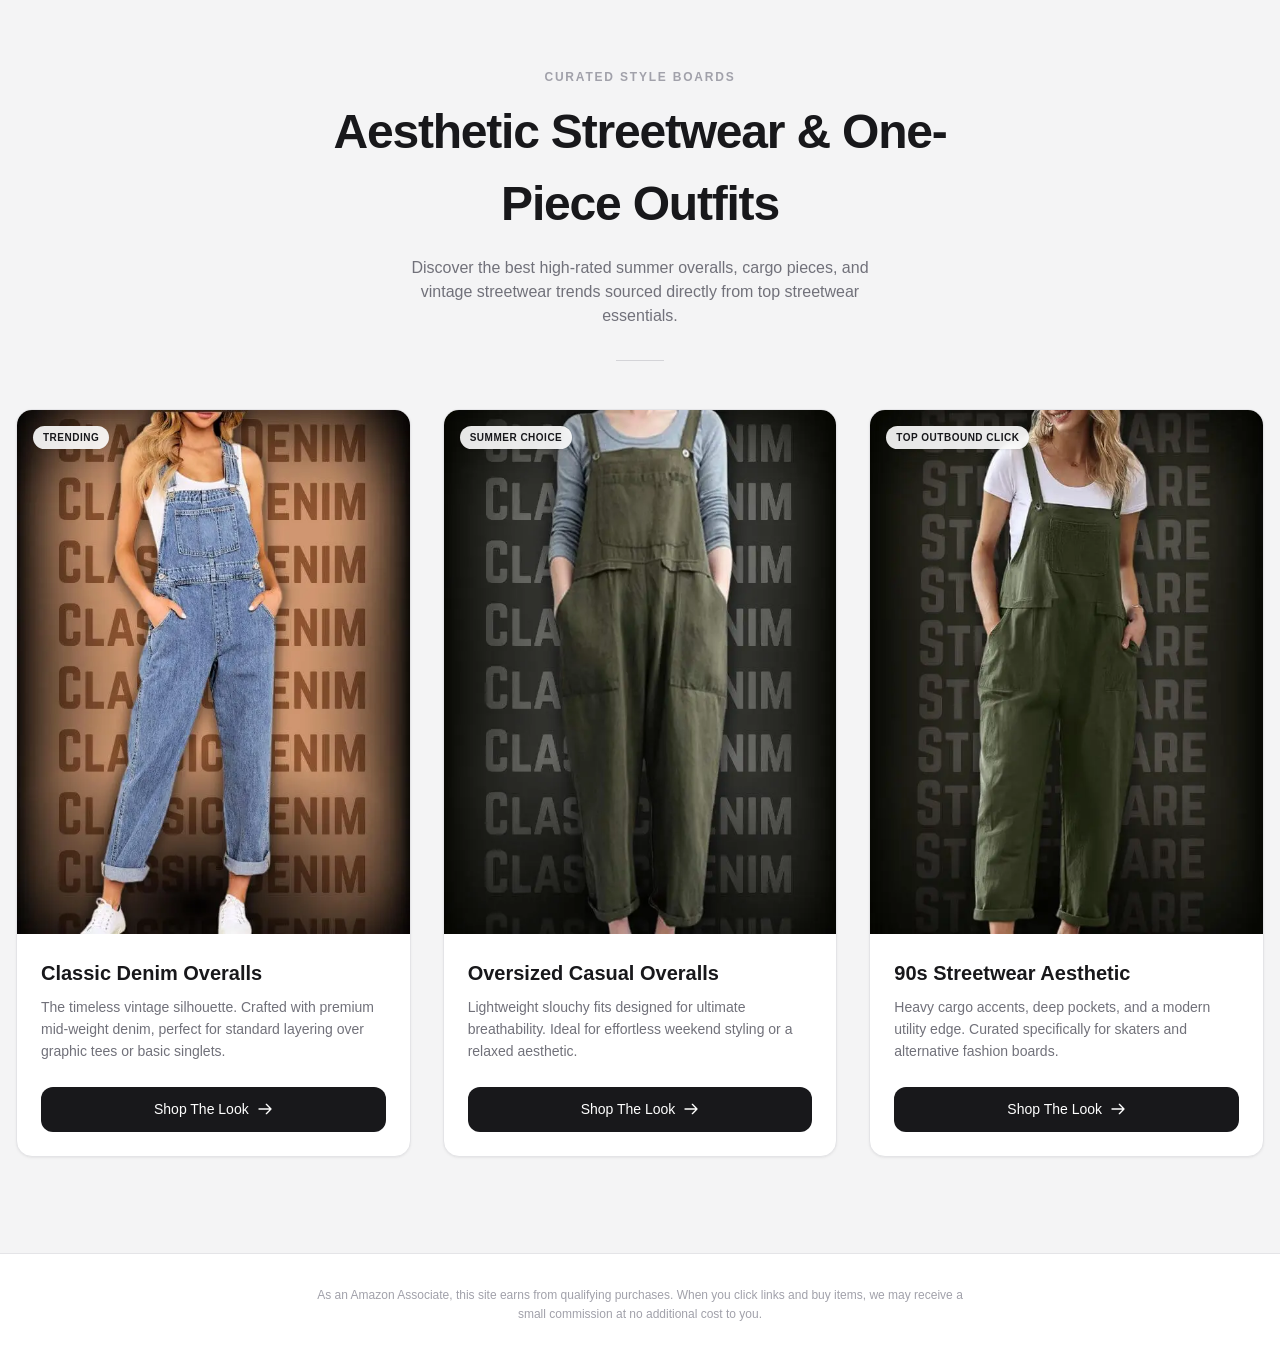
==== index.html @ 9d17edbf "feat: add website favicon browser tab icon" ====
<!doctype html>
<html lang="en">
  <head>
    <meta charset="UTF-8" />
    <meta
      name="viewport"
      content="width=
    , initial-scale=1.0"
    />
    <meta name="p:domain_verify" content="2625554ddc62a18d2c8ba4f7e1baa99e"/>
    <link rel="icon" type="image/png" href="Images/logo.png">
    <link rel="stylesheet" href="style.css">
    <title>Aesthetic Streetwear & One-Piece Outfits</title>
  </head>
  <body>

    <header class="header-container">
        <span class="header-subtitle">Curated Style Boards</span>
        <h1 class="header-title">Aesthetic Streetwear & One-Piece Outfits</h1>
        <p class="header-desc">
            Discover the best high-rated summer overalls, cargo pieces, and vintage streetwear trends sourced directly from top streetwear essentials.
        </p>
        <div class="header-divider"></div>
    </header>

    <main class="main-content">
        <div class="grid-container">
            
            <div class="card">
                <div>
                    <div class="image-wrapper">
                        <img src="Images/denim.webp" alt="Classic Denim Overalls" fetchpriority="high" loading="eager">
                        <span class="badge">Trending</span>
                    </div>
                    <div class="card-body">
                        <h2 class="card-title">Classic Denim Overalls</h2>
                        <p class="card-desc">
                            The timeless vintage silhouette. Crafted with premium mid-weight denim, perfect for standard layering over graphic tees or basic singlets.
                        </p>
                    </div>
                </div>
                <div class="card-footer">
                    <a href="https://amzn.to/4f6yVsf" target="_blank" class="shop-button">
                        <span>Shop The Look</span>
                        <svg fill="none" stroke="currentColor" viewBox="0 0 24 24" xmlns="http://www.w3.org/2000/svg"><path stroke-linecap="round" stroke-linejoin="round" stroke-width="2" d="M14 5l7 7m0 0l-7 7m7-7H3"></path></svg>
                    </a>
                </div>
            </div>

            <div class="card">
                <div>
                    <div class="image-wrapper">
                        <img src="Images/casual.webp" alt="Oversized Casual Overalls" loading="lazy">
                        <span class="badge">Summer Choice</span>
                    </div>
                    <div class="card-body">
                        <h2 class="card-title">Oversized Casual Overalls</h2>
                        <p class="card-desc">
                            Lightweight slouchy fits designed for ultimate breathability. Ideal for effortless weekend styling or a relaxed aesthetic.
                        </p>
                    </div>
                </div>
                <div class="card-footer">
                    <a href="https://amzn.to/4dMRXRU" target="_blank" class="shop-button">
                        <span>Shop The Look</span>
                        <svg fill="none" stroke="currentColor" viewBox="0 0 24 24" xmlns="http://www.w3.org/2000/svg"><path stroke-linecap="round" stroke-linejoin="round" stroke-width="2" d="M14 5l7 7m0 0l-7 7m7-7H3"></path></svg>
                    </a>
                </div>
            </div>

            <div class="card">
                <div>
                    <div class="image-wrapper">
                        <img src="Images/streetware.webp" alt="90s Streetwear Aesthetic" loading="lazy">
                        <span class="badge">Top Outbound Click</span>
                    </div>
                    <div class="card-body">
                        <h2 class="card-title">90s Streetwear Aesthetic</h2>
                        <p class="card-desc">
                            Heavy cargo accents, deep pockets, and a modern utility edge. Curated specifically for skaters and alternative fashion boards.
                        </p>
                    </div>
                </div>
                <div class="card-footer">
                    <a href="https://amzn.to/4nQIcqN" target="_blank" class="shop-button">
                        <span>Shop The Look</span>
                        <svg fill="none" stroke="currentColor" viewBox="0 0 24 24" xmlns="http://www.w3.org/2000/svg"><path stroke-linecap="round" stroke-linejoin="round" stroke-width="2" d="M14 5l7 7m0 0l-7 7m7-7H3"></path></svg>
                    </a>
                </div>
            </div>

        </div>
    </main>

    <footer>
        <p>
            As an Amazon Associate, this site earns from qualifying purchases. When you click links and buy items, we may receive a small commission at no additional cost to you.
        </p>
    </footer>

  </body>
</html>
---- style.css ----
:root {
        --bg-color: #f4f4f5; 
        --card-bg: #ffffff;
        --text-main: #18181b; 
        --text-muted: #71717a;
        --accent-label: #a1a1aa;
        --border-color: #e4e4e7;
        --shadow-sm: 0 1px 3px 0 rgba(0, 0, 0, 0.05), 0 1px 2px -1px rgba(0, 0, 0, 0.05);
        --shadow-md: 0 4px 6px -1px rgba(0, 0, 0, 0.05), 0 2px 4px -2px rgba(0, 0, 0, 0.05);
      }

* {
        box-sizing: border-box;
        margin: 0;
        padding: 0;
      }

      body {
        font-family: 'Plus Jakarta Sans', sans-serif;
        background-color: var(--bg-color);
        color: var(--text-main);
        min-height: 100vh;
        line-height: 1.5;
      }

      .header-container {
        max-width: 1280px;
        margin: 0 auto;
        padding: 4rem 1rem 3rem 1rem;
        text-align: center;
      }

      .header-subtitle {
        font-size: 0.75rem;
        font-weight: 600;
        letter-spacing: 0.15em;
        color: var(--accent-label);
        text-transform: uppercase;
      }

      .header-title {
        font-size: 2.5rem;
        font-weight: 700;
        letter-spacing: -0.025em;
        margin-top: 0.5rem;
        margin-left: auto;
        margin-right: auto;
        max-width: 42rem;
      }

      .header-desc {
        color: var(--text-muted);
        margin-top: 1rem;
        font-size: 1rem;
        max-width: 32rem;
        margin-left: auto;
        margin-right: auto;
      }

      .header-divider {
        height: 1px;
        width: 3rem;
        background-color: #d4d4d8;
        margin: 2rem auto 0 auto;
      }

      /* --- Main Responsive Grid --- */
      .main-content {
        max-width: 1280px;
        margin: 0 auto;
        padding: 0 1rem 6rem 1rem;
      }

      .grid-container {
        display: grid;
        grid-template-columns: 1fr;
        gap: 2rem;
      }

      
      @media (min-width: 768px) {
        .grid-container {
          grid-template-columns: repeat(3, 1fr);
        }
        .header-title {
          font-size: 3rem;
        }
      }

      .card {
        background-color: var(--card-bg);
        border-radius: 1rem;
        border: 1px solid var(--border-color);
        box-shadow: var(--shadow-sm);
        overflow: hidden;
        display: flex;
        flex-direction: column;
        justify-content: space-between;
        transition: all 0.3s ease;
      }

      .card:hover {
        box-shadow: var(--shadow-md);
        transform: translateY(-4px);
      }

      .image-wrapper {
        aspect-ratio: 3 / 4;
        background-color: #f4f4f5;
        position: relative;
        overflow: hidden;
      }

      .image-wrapper img {
        width: 100%;
        height: 100%;
        object-fit: cover;
        object-position: top;
        transition: transform 0.5s ease;
      }

      .card:hover .image-wrapper img {
        transform: scale(1.04);
      }

      .badge {
        position: absolute;
        top: 1rem;
        left: 1rem;
        background-color: rgba(255, 255, 255, 0.9);
        backdrop-filter: blur(4px);
        color: var(--text-main);
        font-size: 0.625rem;
        font-weight: 700;
        letter-spacing: 0.05em;
        text-transform: uppercase;
        padding: 0.25rem 0.625rem;
        border-radius: 9999px;
        box-shadow: var(--shadow-sm);
      }

      .card-body {
        padding: 1.5rem;
      }

      .card-title {
        font-size: 1.25rem;
        font-weight: 600;
      }

      .card-desc {
        color: var(--text-muted);
        font-size: 0.875rem;
        margin-top: 0.5rem;
        line-height: 1.6;
      }

      .card-footer {
        padding: 0 1.5rem 1.5rem 1.5rem;
      }

      .shop-button {
        display: flex;
        align-items: center;
        justify-content: center;
        width: 100%;
        background-color: var(--text-main);
        color: #ffffff;
        font-size: 0.875rem;
        font-weight: 500;
        padding: 0.75rem 1rem;
        border-radius: 0.75rem;
        text-decoration: none;
        transition: background-color 0.2s ease;
        gap: 0.5rem;
      }

      .shop-button:hover {
        background-color: #27272a;
      }

      .shop-button svg {
        width: 1rem;
        height: 1rem;
      }

      footer {
        background-color: var(--card-bg);
        border-top: 1px solid var(--border-color);
        padding: 2rem 1rem;
        text-align: center;
        font-size: 0.75rem;
        color: var(--accent-label);
      }

      footer p {
        max-width: 42rem;
        margin: 0 auto;
        line-height: 1.6;
      }
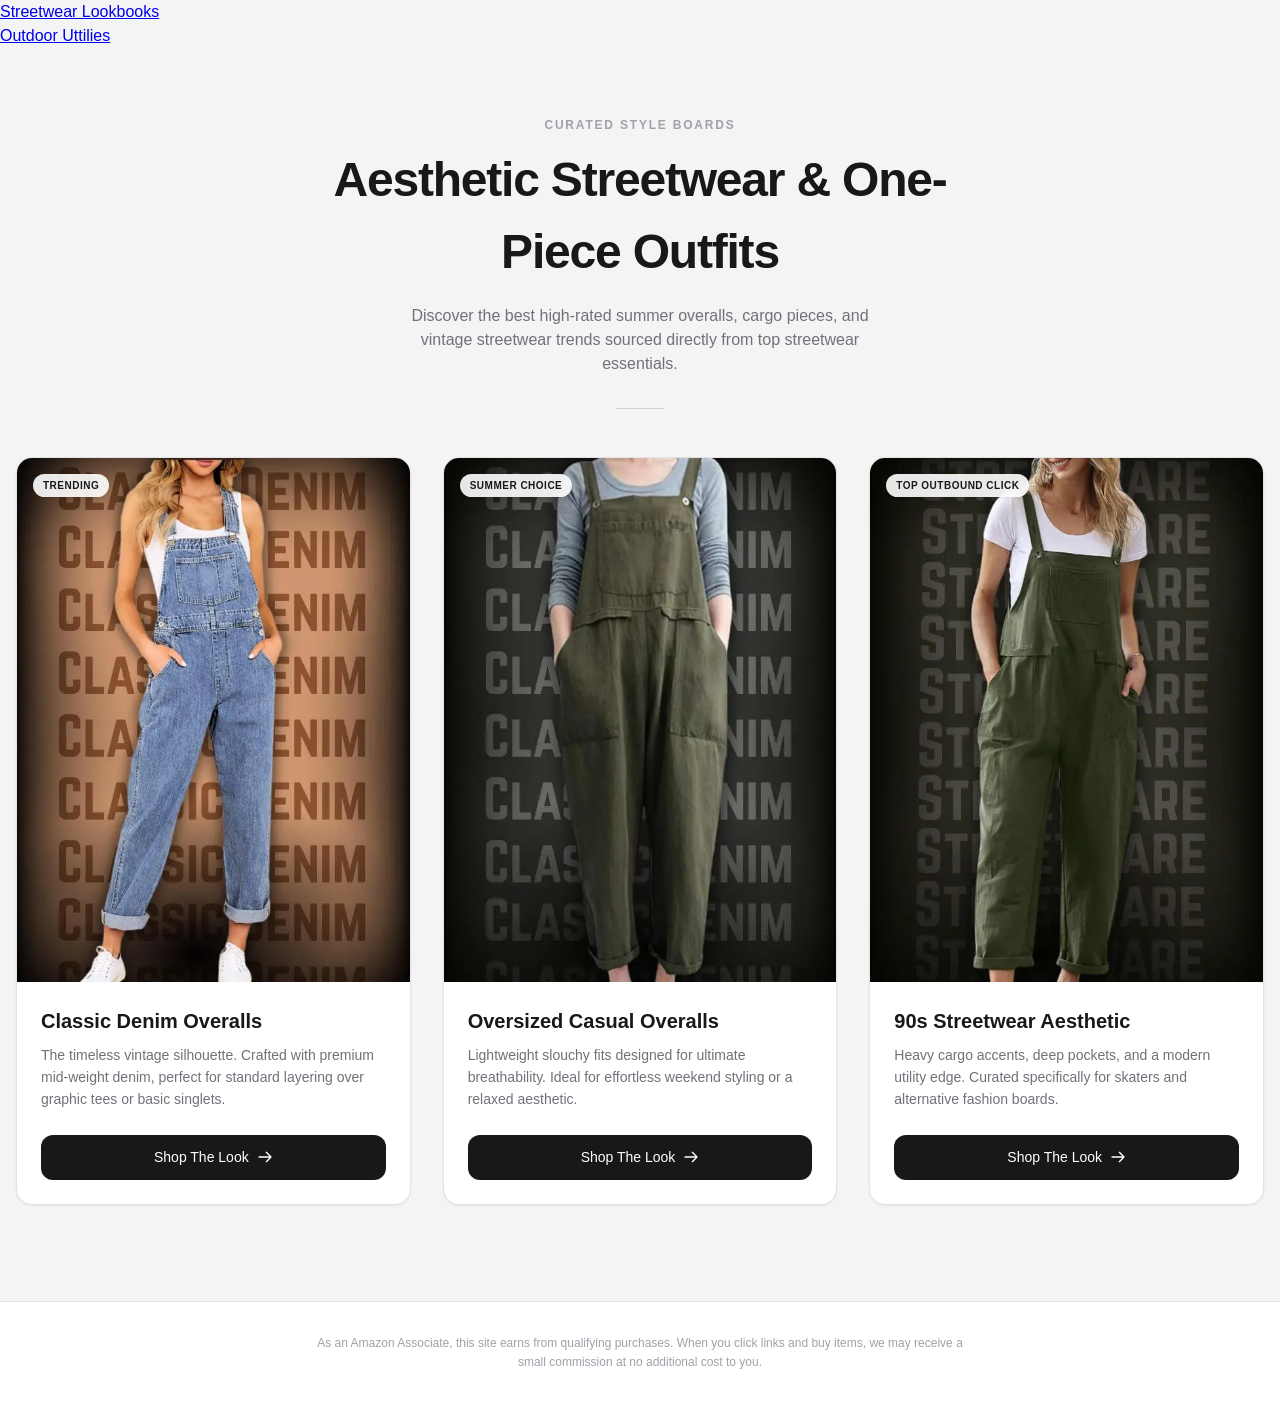
==== commit 722cb067: "fix: resolve html layout tags and establish global style navigation" ====
--- a/index.html
+++ b/index.html
@@ -7,96 +7,173 @@
       content="width=
     , initial-scale=1.0"
     />
-    <meta name="p:domain_verify" content="2625554ddc62a18d2c8ba4f7e1baa99e"/>
-    <link rel="icon" type="image/png" href="Images/logo.png">
-    <link rel="stylesheet" href="style.css">
+    <meta name="p:domain_verify" content="2625554ddc62a18d2c8ba4f7e1baa99e" />
+    <link rel="icon" type="image/png" href="Images/logo.png" />
+    <link rel="stylesheet" href="style.css" />
+    <link rel="preconnect" href="https://fonts.googleapis.com" />
+    <link rel="preconnect" href="https://fonts.gstatic.com" crossorigin />
+    <link
+      href="https://fonts.googleapis.com/css2?family=Alata&family=Jockey+One&family=Space+Grotesk:wght@300..700&display=swap"
+      rel="stylesheet"
+    />
     <title>Aesthetic Streetwear & One-Piece Outfits</title>
   </head>
   <body>
+    <nav>
+      <ul>
+        <li><a href="index.html" class="active-nav">Streetwear Lookbooks</a></li>
+        <li><a href="outdoor.html">Outdoor Uttilies</a></li>
+      </ul>
+    </nav>
 
     <header class="header-container">
-        <span class="header-subtitle">Curated Style Boards</span>
-        <h1 class="header-title">Aesthetic Streetwear & One-Piece Outfits</h1>
-        <p class="header-desc">
-            Discover the best high-rated summer overalls, cargo pieces, and vintage streetwear trends sourced directly from top streetwear essentials.
-        </p>
-        <div class="header-divider"></div>
+      <span class="header-subtitle">Curated Style Boards</span>
+      <h1 class="header-title">Aesthetic Streetwear & One-Piece Outfits</h1>
+      <p class="header-desc">
+        Discover the best high-rated summer overalls, cargo pieces, and vintage
+        streetwear trends sourced directly from top streetwear essentials.
+      </p>
+      <div class="header-divider"></div>
     </header>
 
     <main class="main-content">
-        <div class="grid-container">
-            
-            <div class="card">
-                <div>
-                    <div class="image-wrapper">
-                        <img src="Images/denim.webp" alt="Classic Denim Overalls" fetchpriority="high" loading="eager">
-                        <span class="badge">Trending</span>
-                    </div>
-                    <div class="card-body">
-                        <h2 class="card-title">Classic Denim Overalls</h2>
-                        <p class="card-desc">
-                            The timeless vintage silhouette. Crafted with premium mid-weight denim, perfect for standard layering over graphic tees or basic singlets.
-                        </p>
-                    </div>
-                </div>
-                <div class="card-footer">
-                    <a href="https://amzn.to/4f6yVsf" target="_blank" class="shop-button">
-                        <span>Shop The Look</span>
-                        <svg fill="none" stroke="currentColor" viewBox="0 0 24 24" xmlns="http://www.w3.org/2000/svg"><path stroke-linecap="round" stroke-linejoin="round" stroke-width="2" d="M14 5l7 7m0 0l-7 7m7-7H3"></path></svg>
-                    </a>
-                </div>
+      <div class="grid-container">
+        <div class="card">
+          <div>
+            <div class="image-wrapper">
+              <img
+                src="Images/denim.webp"
+                alt="Classic Denim Overalls"
+                fetchpriority="high"
+                loading="eager"
+              />
+              <span class="badge">Trending</span>
             </div>
+            <div class="card-body">
+              <h2 class="card-title">Classic Denim Overalls</h2>
+              <p class="card-desc">
+                The timeless vintage silhouette. Crafted with premium mid-weight
+                denim, perfect for standard layering over graphic tees or basic
+                singlets.
+              </p>
+            </div>
+          </div>
+          <div class="card-footer">
+            <a
+              href="https://amzn.to/4f6yVsf"
+              target="_blank"
+              class="shop-button"
+            >
+              <span>Shop The Look</span>
+              <svg
+                fill="none"
+                stroke="currentColor"
+                viewBox="0 0 24 24"
+                xmlns="http://www.w3.org/2000/svg"
+              >
+                <path
+                  stroke-linecap="round"
+                  stroke-linejoin="round"
+                  stroke-width="2"
+                  d="M14 5l7 7m0 0l-7 7m7-7H3"
+                ></path>
+              </svg>
+            </a>
+          </div>
+        </div>
 
-            <div class="card">
-                <div>
-                    <div class="image-wrapper">
-                        <img src="Images/casual.webp" alt="Oversized Casual Overalls" loading="lazy">
-                        <span class="badge">Summer Choice</span>
-                    </div>
-                    <div class="card-body">
-                        <h2 class="card-title">Oversized Casual Overalls</h2>
-                        <p class="card-desc">
-                            Lightweight slouchy fits designed for ultimate breathability. Ideal for effortless weekend styling or a relaxed aesthetic.
-                        </p>
-                    </div>
-                </div>
-                <div class="card-footer">
-                    <a href="https://amzn.to/4dMRXRU" target="_blank" class="shop-button">
-                        <span>Shop The Look</span>
-                        <svg fill="none" stroke="currentColor" viewBox="0 0 24 24" xmlns="http://www.w3.org/2000/svg"><path stroke-linecap="round" stroke-linejoin="round" stroke-width="2" d="M14 5l7 7m0 0l-7 7m7-7H3"></path></svg>
-                    </a>
-                </div>
+        <div class="card">
+          <div>
+            <div class="image-wrapper">
+              <img
+                src="Images/casual.webp"
+                alt="Oversized Casual Overalls"
+                loading="lazy"
+              />
+              <span class="badge">Summer Choice</span>
             </div>
+            <div class="card-body">
+              <h2 class="card-title">Oversized Casual Overalls</h2>
+              <p class="card-desc">
+                Lightweight slouchy fits designed for ultimate breathability.
+                Ideal for effortless weekend styling or a relaxed aesthetic.
+              </p>
+            </div>
+          </div>
+          <div class="card-footer">
+            <a
+              href="https://amzn.to/4dMRXRU"
+              target="_blank"
+              class="shop-button"
+            >
+              <span>Shop The Look</span>
+              <svg
+                fill="none"
+                stroke="currentColor"
+                viewBox="0 0 24 24"
+                xmlns="http://www.w3.org/2000/svg"
+              >
+                <path
+                  stroke-linecap="round"
+                  stroke-linejoin="round"
+                  stroke-width="2"
+                  d="M14 5l7 7m0 0l-7 7m7-7H3"
+                ></path>
+              </svg>
+            </a>
+          </div>
+        </div>
 
-            <div class="card">
-                <div>
-                    <div class="image-wrapper">
-                        <img src="Images/streetware.webp" alt="90s Streetwear Aesthetic" loading="lazy">
-                        <span class="badge">Top Outbound Click</span>
-                    </div>
-                    <div class="card-body">
-                        <h2 class="card-title">90s Streetwear Aesthetic</h2>
-                        <p class="card-desc">
-                            Heavy cargo accents, deep pockets, and a modern utility edge. Curated specifically for skaters and alternative fashion boards.
-                        </p>
-                    </div>
-                </div>
-                <div class="card-footer">
-                    <a href="https://amzn.to/4nQIcqN" target="_blank" class="shop-button">
-                        <span>Shop The Look</span>
-                        <svg fill="none" stroke="currentColor" viewBox="0 0 24 24" xmlns="http://www.w3.org/2000/svg"><path stroke-linecap="round" stroke-linejoin="round" stroke-width="2" d="M14 5l7 7m0 0l-7 7m7-7H3"></path></svg>
-                    </a>
-                </div>
+        <div class="card">
+          <div>
+            <div class="image-wrapper">
+              <img
+                src="Images/streetware.webp"
+                alt="90s Streetwear Aesthetic"
+                loading="lazy"
+              />
+              <span class="badge">Top Outbound Click</span>
             </div>
-
+            <div class="card-body">
+              <h2 class="card-title">90s Streetwear Aesthetic</h2>
+              <p class="card-desc">
+                Heavy cargo accents, deep pockets, and a modern utility edge.
+                Curated specifically for skaters and alternative fashion boards.
+              </p>
+            </div>
+          </div>
+          <div class="card-footer">
+            <a
+              href="https://amzn.to/4nQIcqN"
+              target="_blank"
+              class="shop-button"
+            >
+              <span>Shop The Look</span>
+              <svg
+                fill="none"
+                stroke="currentColor"
+                viewBox="0 0 24 24"
+                xmlns="http://www.w3.org/2000/svg"
+              >
+                <path
+                  stroke-linecap="round"
+                  stroke-linejoin="round"
+                  stroke-width="2"
+                  d="M14 5l7 7m0 0l-7 7m7-7H3"
+                ></path>
+              </svg>
+            </a>
+          </div>
         </div>
+      </div>
     </main>
 
     <footer>
-        <p>
-            As an Amazon Associate, this site earns from qualifying purchases. When you click links and buy items, we may receive a small commission at no additional cost to you.
-        </p>
+      <p>
+        As an Amazon Associate, this site earns from qualifying purchases. When
+        you click links and buy items, we may receive a small commission at no
+        additional cost to you.
+      </p>
     </footer>
-
   </body>
 </html>
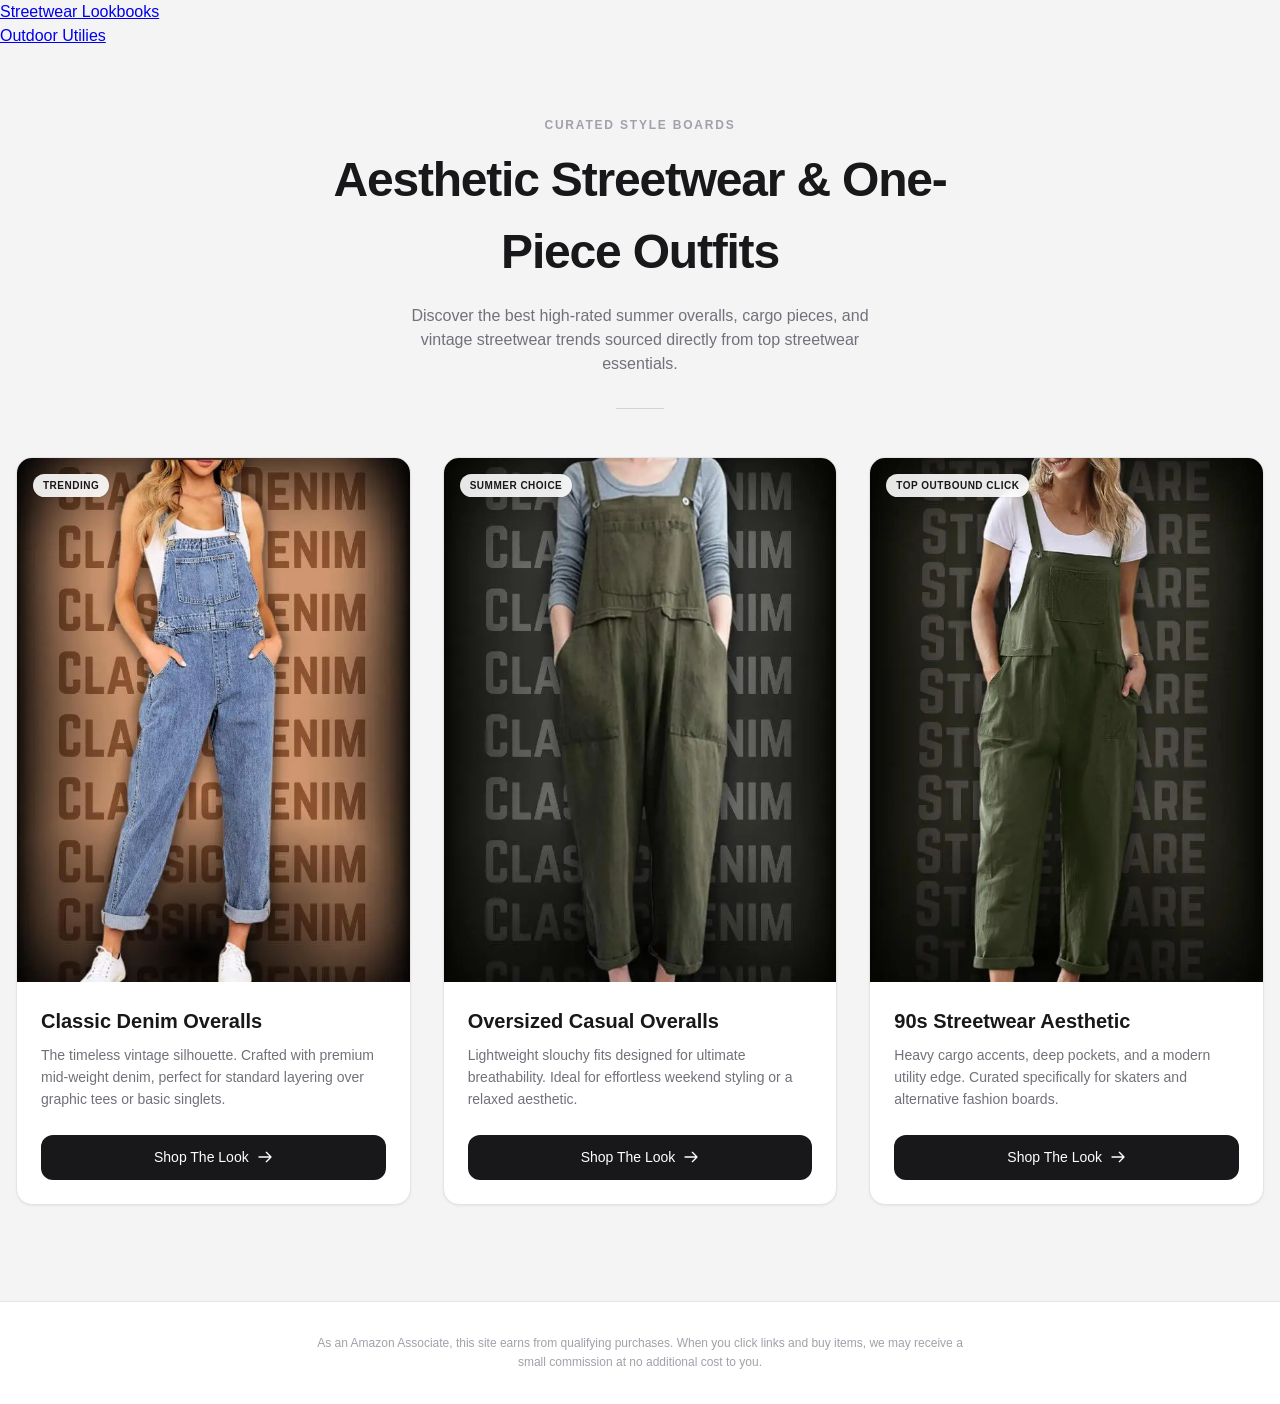
==== commit 7c088493: "chore: optimize layout files for verified live tracking traffic" ====
--- a/index.html
+++ b/index.html
@@ -2,11 +2,7 @@
 <html lang="en">
   <head>
     <meta charset="UTF-8" />
-    <meta
-      name="viewport"
-      content="width=
-    , initial-scale=1.0"
-    />
+    <meta name="viewport" content="width=device-width, initial-scale=1.0" />
     <meta name="p:domain_verify" content="2625554ddc62a18d2c8ba4f7e1baa99e" />
     <link rel="icon" type="image/png" href="Images/logo.png" />
     <link rel="stylesheet" href="style.css" />
@@ -22,7 +18,7 @@
     <nav>
       <ul>
         <li><a href="index.html" class="active-nav">Streetwear Lookbooks</a></li>
-        <li><a href="outdoor.html">Outdoor Uttilies</a></li>
+        <li><a href="outdoor.html">Outdoor Utilies</a></li>
       </ul>
     </nav>
 
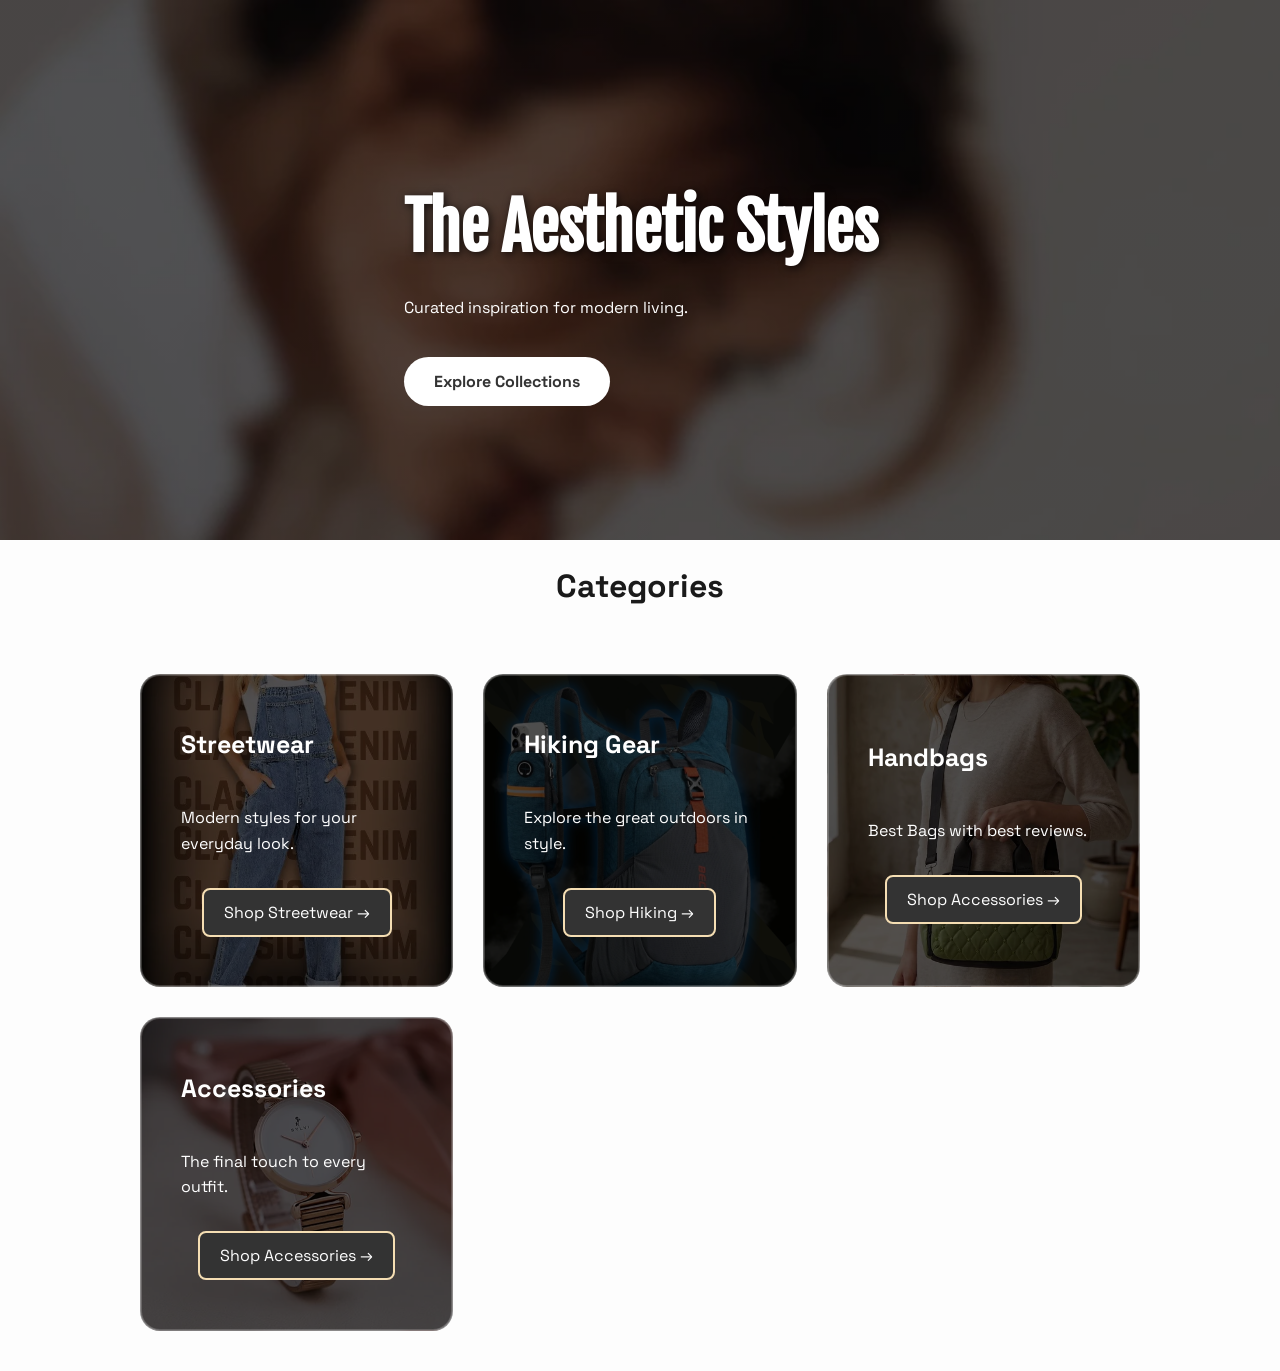
==== commit 9117d6e7: "Change the layout, add homepage, category section and many more" ====
--- a/index.html
+++ b/index.html
@@ -3,173 +3,55 @@
   <head>
     <meta charset="UTF-8" />
     <meta name="viewport" content="width=device-width, initial-scale=1.0" />
-    <meta name="p:domain_verify" content="2625554ddc62a18d2c8ba4f7e1baa99e" />
-    <link rel="icon" type="image/png" href="Images/logo.png" />
-    <link rel="stylesheet" href="style.css" />
     <link rel="preconnect" href="https://fonts.googleapis.com" />
     <link rel="preconnect" href="https://fonts.gstatic.com" crossorigin />
     <link
-      href="https://fonts.googleapis.com/css2?family=Alata&family=Jockey+One&family=Space+Grotesk:wght@300..700&display=swap"
+      href="https://fonts.googleapis.com/css2?family=Alata&family=Fjalla+One&family=Jockey+One&family=Space+Grotesk:wght@300..700&display=swap"
       rel="stylesheet"
     />
-    <title>Aesthetic Streetwear & One-Piece Outfits</title>
+    <link
+      href="https://fonts.googleapis.com/css2?family=Patrick+Hand+SC&display=swap"
+      rel="stylesheet"
+    />
+
+    <link rel="stylesheet" href="style.css" />
+    <title>The Aesthetic Styles</title>
   </head>
   <body>
-    <nav>
-      <ul>
-        <li><a href="index.html" class="active-nav">Streetwear Lookbooks</a></li>
-        <li><a href="outdoor.html">Outdoor Utilies</a></li>
-      </ul>
-    </nav>
+    <div class="hero">
+      <div class="hero-content">
+        <h1>The Aesthetic Styles</h1>
+        <p>Curated inspiration for modern living.</p>
+        <a href="#shop" class="cta-button">Explore Collections</a>
+      </div>
+    </div>
 
-    <header class="header-container">
-      <span class="header-subtitle">Curated Style Boards</span>
-      <h1 class="header-title">Aesthetic Streetwear & One-Piece Outfits</h1>
-      <p class="header-desc">
-        Discover the best high-rated summer overalls, cargo pieces, and vintage
-        streetwear trends sourced directly from top streetwear essentials.
-      </p>
-      <div class="header-divider"></div>
-    </header>
+    <h1 id="shop">Categories</h1>
 
-    <main class="main-content">
-      <div class="grid-container">
-        <div class="card">
-          <div>
-            <div class="image-wrapper">
-              <img
-                src="Images/denim.webp"
-                alt="Classic Denim Overalls"
-                fetchpriority="high"
-                loading="eager"
-              />
-              <span class="badge">Trending</span>
-            </div>
-            <div class="card-body">
-              <h2 class="card-title">Classic Denim Overalls</h2>
-              <p class="card-desc">
-                The timeless vintage silhouette. Crafted with premium mid-weight
-                denim, perfect for standard layering over graphic tees or basic
-                singlets.
-              </p>
-            </div>
-          </div>
-          <div class="card-footer">
-            <a
-              href="https://amzn.to/4f6yVsf"
-              target="_blank"
-              class="shop-button"
-            >
-              <span>Shop The Look</span>
-              <svg
-                fill="none"
-                stroke="currentColor"
-                viewBox="0 0 24 24"
-                xmlns="http://www.w3.org/2000/svg"
-              >
-                <path
-                  stroke-linecap="round"
-                  stroke-linejoin="round"
-                  stroke-width="2"
-                  d="M14 5l7 7m0 0l-7 7m7-7H3"
-                ></path>
-              </svg>
-            </a>
-          </div>
-        </div>
+    <div class="grid">
+      <div class="card streetware-bg">
+        <h3>Streetwear</h3>
+        <p>Modern styles for your everyday look.</p>
+        <a href="streetware and onepiece outfit/streetwareoutfits.html">Shop Streetwear →</a>
+      </div>
 
-        <div class="card">
-          <div>
-            <div class="image-wrapper">
-              <img
-                src="Images/casual.webp"
-                alt="Oversized Casual Overalls"
-                loading="lazy"
-              />
-              <span class="badge">Summer Choice</span>
-            </div>
-            <div class="card-body">
-              <h2 class="card-title">Oversized Casual Overalls</h2>
-              <p class="card-desc">
-                Lightweight slouchy fits designed for ultimate breathability.
-                Ideal for effortless weekend styling or a relaxed aesthetic.
-              </p>
-            </div>
-          </div>
-          <div class="card-footer">
-            <a
-              href="https://amzn.to/4dMRXRU"
-              target="_blank"
-              class="shop-button"
-            >
-              <span>Shop The Look</span>
-              <svg
-                fill="none"
-                stroke="currentColor"
-                viewBox="0 0 24 24"
-                xmlns="http://www.w3.org/2000/svg"
-              >
-                <path
-                  stroke-linecap="round"
-                  stroke-linejoin="round"
-                  stroke-width="2"
-                  d="M14 5l7 7m0 0l-7 7m7-7H3"
-                ></path>
-              </svg>
-            </a>
-          </div>
-        </div>
+      <div class="card hiking-bg">
+        <h3>Hiking Gear</h3>
+        <p>Explore the great outdoors in style.</p>
+        <a href="Outdoor/outdoor.html">Shop Hiking →</a>
+      </div>
 
-        <div class="card">
-          <div>
-            <div class="image-wrapper">
-              <img
-                src="Images/streetware.webp"
-                alt="90s Streetwear Aesthetic"
-                loading="lazy"
-              />
-              <span class="badge">Top Outbound Click</span>
-            </div>
-            <div class="card-body">
-              <h2 class="card-title">90s Streetwear Aesthetic</h2>
-              <p class="card-desc">
-                Heavy cargo accents, deep pockets, and a modern utility edge.
-                Curated specifically for skaters and alternative fashion boards.
-              </p>
-            </div>
-          </div>
-          <div class="card-footer">
-            <a
-              href="https://amzn.to/4nQIcqN"
-              target="_blank"
-              class="shop-button"
-            >
-              <span>Shop The Look</span>
-              <svg
-                fill="none"
-                stroke="currentColor"
-                viewBox="0 0 24 24"
-                xmlns="http://www.w3.org/2000/svg"
-              >
-                <path
-                  stroke-linecap="round"
-                  stroke-linejoin="round"
-                  stroke-width="2"
-                  d="M14 5l7 7m0 0l-7 7m7-7H3"
-                ></path>
-              </svg>
-            </a>
-          </div>
-        </div>
+      <div class="card handbag-bg">
+        <h3>Handbags</h3>
+        <p>Best Bags with best reviews.</p>
+        <a href="handbags/handbags.html">Shop Accessories →</a>
       </div>
-    </main>
 
-    <footer>
-      <p>
-        As an Amazon Associate, this site earns from qualifying purchases. When
-        you click links and buy items, we may receive a small commission at no
-        additional cost to you.
-      </p>
-    </footer>
+      <div class="card accessories-bg">
+        <h3>Accessories</h3>
+        <p>The final touch to every outfit.</p>
+        <a href="accessories/accessories.html">Shop Accessories →</a>
+      </div>
+    </div>
   </body>
 </html>
--- a/style.css
+++ b/style.css
@@ -1,200 +1,123 @@
-:root {
-        --bg-color: #f4f4f5; 
-        --card-bg: #ffffff;
-        --text-main: #18181b; 
-        --text-muted: #71717a;
-        --accent-label: #a1a1aa;
-        --border-color: #e4e4e7;
-        --shadow-sm: 0 1px 3px 0 rgba(0, 0, 0, 0.05), 0 1px 2px -1px rgba(0, 0, 0, 0.05);
-        --shadow-md: 0 4px 6px -1px rgba(0, 0, 0, 0.05), 0 2px 4px -2px rgba(0, 0, 0, 0.05);
-      }
+body {
+  font-family: "Space Grotesk", sans-serif;
+  line-height: 1.6;
+  margin: 0;
+  padding: 0;
+  color: #1a1a1a;
+  background-color: #fdfdfd;
+}
 
-* {
-        box-sizing: border-box;
-        margin: 0;
-        padding: 0;
-      }
+.hero {
+  height: 60vh;
+  background:
+    linear-gradient(rgba(0, 0, 0, 0.6), rgba(0, 0, 0, 0.6)),
+    url("Images/banner.webp");
+  background-size: cover;
+  background-position: center;
+  display: flex;
+  align-items: center;
+  justify-content: center;
+  color: white;
+}
 
-      body {
-        font-family: 'Plus Jakarta Sans', sans-serif;
-        background-color: var(--bg-color);
-        color: var(--text-main);
-        min-height: 100vh;
-        line-height: 1.5;
-      }
+.hero h1 {
+  font-family: "Fjalla One", sans-serif;
+  font-size: 4rem;
+  letter-spacing: -1px;
+  margin-bottom: 15px;
+  text-shadow: 2px 2px 8px rgba(0,0,0,0.7);
+}
 
-      .header-container {
-        max-width: 1280px;
-        margin: 0 auto;
-        padding: 4rem 1rem 3rem 1rem;
-        text-align: center;
-      }
+h1 {
+  text-align: center;
+}
 
-      .header-subtitle {
-        font-size: 0.75rem;
-        font-weight: 600;
-        letter-spacing: 0.15em;
-        color: var(--accent-label);
-        text-transform: uppercase;
-      }
+.grid {
+  display: grid;
+  grid-template-columns: repeat(auto-fit, minmax(280px, 1fr));
+  gap: 30px;
+  padding: 40px 20px;
+  max-width: 1000px;
+  margin: 0 auto;
+}
 
-      .header-title {
-        font-size: 2.5rem;
-        font-weight: 700;
-        letter-spacing: -0.025em;
-        margin-top: 0.5rem;
-        margin-left: auto;
-        margin-right: auto;
-        max-width: 42rem;
-      }
+.card {
+  border: 1px solid rgba(255, 255, 255, 0.4);
+  padding: 40px;
+  box-shadow: inset 0 0 0 1px rgba(255, 255, 255, 0.2);
+  background-color: rgba(0, 0, 0, 0.678);
+  border-radius: 20px;
+  transition: all 0.3s ease;
+  background-position: center;
+  background-size: cover;
+  aspect-ratio: 1/1;
+  background-blend-mode: overlay;
+  display: flex;
+  flex-direction: column;
+  justify-content: center;
+  color: white;
+}
 
-      .header-desc {
-        color: var(--text-muted);
-        margin-top: 1rem;
-        font-size: 1rem;
-        max-width: 32rem;
-        margin-left: auto;
-        margin-right: auto;
-      }
+.card:hover {
+  transform: translateY(-10px);
+  box-shadow: 0 20px 40px rgba(0, 0, 0, 0.1);
+}
 
-      .header-divider {
-        height: 1px;
-        width: 3rem;
-        background-color: #d4d4d8;
-        margin: 2rem auto 0 auto;
-      }
+.card h3 {
+  font-size: 25px;
+  margin-top: 0;
+  color: white;
+}
 
-      /* --- Main Responsive Grid --- */
-      .main-content {
-        max-width: 1280px;
-        margin: 0 auto;
-        padding: 0 1rem 6rem 1rem;
-      }
+.card a {
+  display: inline-block;
+  margin-top: 15px;
+  padding: 10px 20px;
+  background-color: #333;
+  color: #fff;
+  text-decoration: none;
+  border-radius: 8px;
+  align-self: center;
+  border: 2px solid wheat;
+}
 
-      .grid-container {
-        display: grid;
-        grid-template-columns: 1fr;
-        gap: 2rem;
-      }
+.streetware-bg {
+  background-image: url(Images/denim.webp);
+}
+.hiking-bg {
+  background-image: url("Images/backpack.webp");
+}
+.accessories-bg {
+  background-image: url("Images/watch.webp");
+}
+.handbag-bg {
+  background-image: url(Images/Bag32.webp);
+}
 
-      
-      @media (min-width: 768px) {
-        .grid-container {
-          grid-template-columns: repeat(3, 1fr);
-        }
-        .header-title {
-          font-size: 3rem;
-        }
-      }
+.cta-button {
+  background-color: white;
+  color: #333;
+  padding: 12px 30px;
+  text-decoration: none;
+  border-radius: 50px;
+  font-weight: bold;
+  display: inline-block;
+  margin-top: 20px;
+}
 
-      .card {
-        background-color: var(--card-bg);
-        border-radius: 1rem;
-        border: 1px solid var(--border-color);
-        box-shadow: var(--shadow-sm);
-        overflow: hidden;
-        display: flex;
-        flex-direction: column;
-        justify-content: space-between;
-        transition: all 0.3s ease;
-      }
 
-      .card:hover {
-        box-shadow: var(--shadow-md);
-        transform: translateY(-4px);
-      }
-
-      .image-wrapper {
-        aspect-ratio: 3 / 4;
-        background-color: #f4f4f5;
-        position: relative;
-        overflow: hidden;
-      }
-
-      .image-wrapper img {
-        width: 100%;
-        height: 100%;
-        object-fit: cover;
-        object-position: top;
-        transition: transform 0.5s ease;
-      }
-
-      .card:hover .image-wrapper img {
-        transform: scale(1.04);
-      }
-
-      .badge {
-        position: absolute;
-        top: 1rem;
-        left: 1rem;
-        background-color: rgba(255, 255, 255, 0.9);
-        backdrop-filter: blur(4px);
-        color: var(--text-main);
-        font-size: 0.625rem;
-        font-weight: 700;
-        letter-spacing: 0.05em;
-        text-transform: uppercase;
-        padding: 0.25rem 0.625rem;
-        border-radius: 9999px;
-        box-shadow: var(--shadow-sm);
-      }
-
-      .card-body {
-        padding: 1.5rem;
-      }
-
-      .card-title {
-        font-size: 1.25rem;
-        font-weight: 600;
-      }
-
-      .card-desc {
-        color: var(--text-muted);
-        font-size: 0.875rem;
-        margin-top: 0.5rem;
-        line-height: 1.6;
-      }
-
-      .card-footer {
-        padding: 0 1.5rem 1.5rem 1.5rem;
-      }
-
-      .shop-button {
-        display: flex;
-        align-items: center;
-        justify-content: center;
-        width: 100%;
-        background-color: var(--text-main);
-        color: #ffffff;
-        font-size: 0.875rem;
-        font-weight: 500;
-        padding: 0.75rem 1rem;
-        border-radius: 0.75rem;
-        text-decoration: none;
-        transition: background-color 0.2s ease;
-        gap: 0.5rem;
-      }
-
-      .shop-button:hover {
-        background-color: #27272a;
-      }
-
-      .shop-button svg {
-        width: 1rem;
-        height: 1rem;
-      }
-
-      footer {
-        background-color: var(--card-bg);
-        border-top: 1px solid var(--border-color);
-        padding: 2rem 1rem;
-        text-align: center;
-        font-size: 0.75rem;
-        color: var(--accent-label);
-      }
-
-      footer p {
-        max-width: 42rem;
-        margin: 0 auto;
-        line-height: 1.6;
-      } +@media screen and (max-width: 768px) {
+  .hero-content {
+  text-align: center;
+  display: flex;             /* Enables Flexbox */
+  flex-direction: column;    /* Stacks elements vertically */
+  align-items: center;       /* Centers horizontally */
+  justify-content: center;   /* Centers vertically */
+}
+  .hero-content p {
+    text-align: center;
+  }
+  .cta-button {
+    margin: 0 auto;
+  }
+}
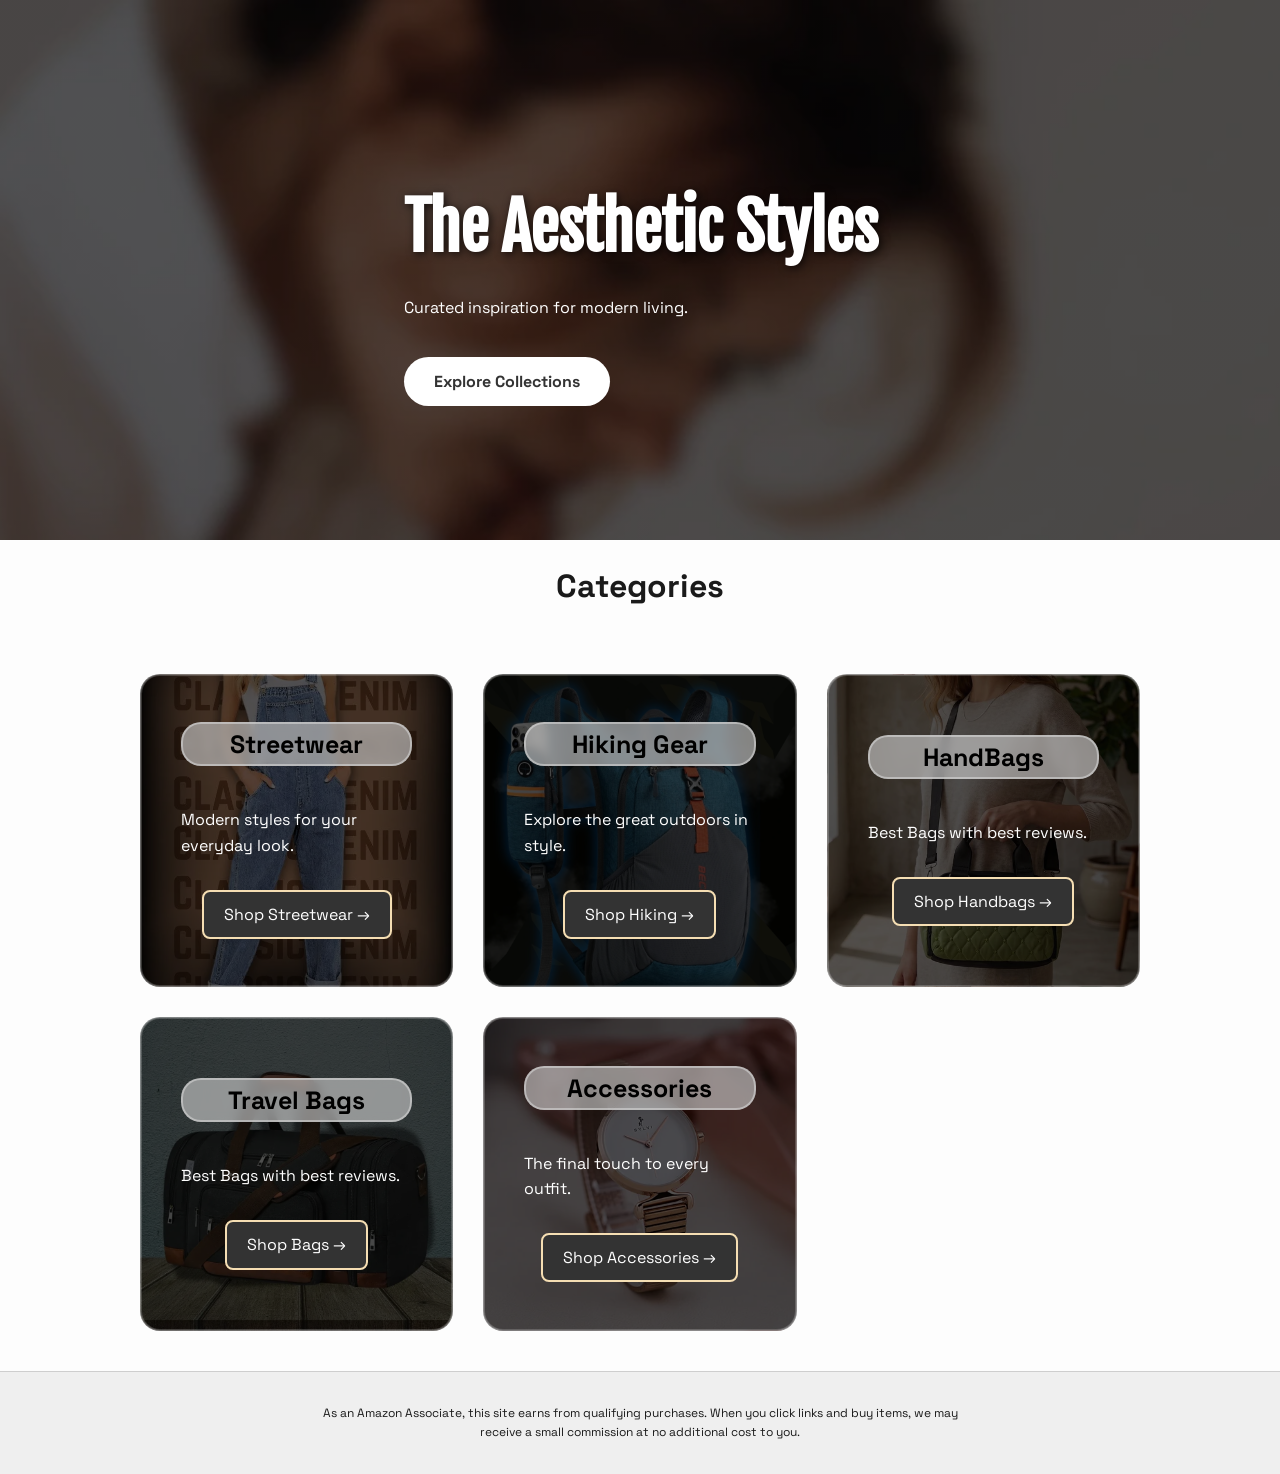
==== commit 1589408f: "Add more Cards" ====
--- a/index.html
+++ b/index.html
@@ -5,6 +5,7 @@
     <meta name="viewport" content="width=device-width, initial-scale=1.0" />
     <link rel="preconnect" href="https://fonts.googleapis.com" />
     <link rel="preconnect" href="https://fonts.gstatic.com" crossorigin />
+    <link rel="preload" as="image" href="Images/banner.webp">
     <link
       href="https://fonts.googleapis.com/css2?family=Alata&family=Fjalla+One&family=Jockey+One&family=Space+Grotesk:wght@300..700&display=swap"
       rel="stylesheet"
@@ -42,9 +43,15 @@
       </div>
 
       <div class="card handbag-bg">
-        <h3>Handbags</h3>
+        <h3>HandBags</h3>
         <p>Best Bags with best reviews.</p>
-        <a href="handbags/handbags.html">Shop Accessories →</a>
+        <a href="handbags/handbags.html">Shop Handbags →</a>
+      </div>
+
+      <div class="card travelbag-bg">
+        <h3>Travel Bags</h3>
+        <p>Best Bags with best reviews.</p>
+        <a href="travel bags/travelbags.html">Shop Bags →</a>
       </div>
 
       <div class="card accessories-bg">
@@ -53,5 +60,12 @@
         <a href="accessories/accessories.html">Shop Accessories →</a>
       </div>
     </div>
+    <footer>
+      <p>
+        As an Amazon Associate, this site earns from qualifying purchases. When
+        you click links and buy items, we may receive a small commission at no
+        additional cost to you.
+      </p>
+    </footer>
   </body>
 </html>
--- a/style.css
+++ b/style.css
@@ -67,6 +67,13 @@
   font-size: 25px;
   margin-top: 0;
   color: white;
+  background-color: rgba(210, 210, 210, 0.61);
+  backdrop-filter: blur(5px);
+  color: black;
+  text-align: center;
+  border-radius: 20px;
+  border: 2px solid rgba(214, 214, 214, 0.59);
+  font-weight: 1000;
 }
 
 .card a {
@@ -94,6 +101,9 @@
   background-image: url(Images/Bag32.webp);
 }
 
+.travelbag-bg {
+  background-image: url(Images/dbag.webp);
+}
 .cta-button {
   background-color: white;
   color: #333;
@@ -109,10 +119,10 @@
 @media screen and (max-width: 768px) {
   .hero-content {
   text-align: center;
-  display: flex;             /* Enables Flexbox */
-  flex-direction: column;    /* Stacks elements vertically */
-  align-items: center;       /* Centers horizontally */
-  justify-content: center;   /* Centers vertically */
+  display: flex;
+  flex-direction: column;
+  align-items: center;       
+  justify-content: center;   
 }
   .hero-content p {
     text-align: center;
@@ -120,4 +130,19 @@
   .cta-button {
     margin: 0 auto;
   }
+}
+
+footer {
+  background-color: rgb(239, 239, 239);
+  border-top: 1px solid rgb(206, 206, 206);
+  padding: 2rem 1rem;
+  text-align: center;
+  font-size: 0.75rem;
+  color: var(--accent-label);
+}
+
+footer p {
+  max-width: 42rem;
+  margin: 0 auto;
+  line-height: 1.6;
 }
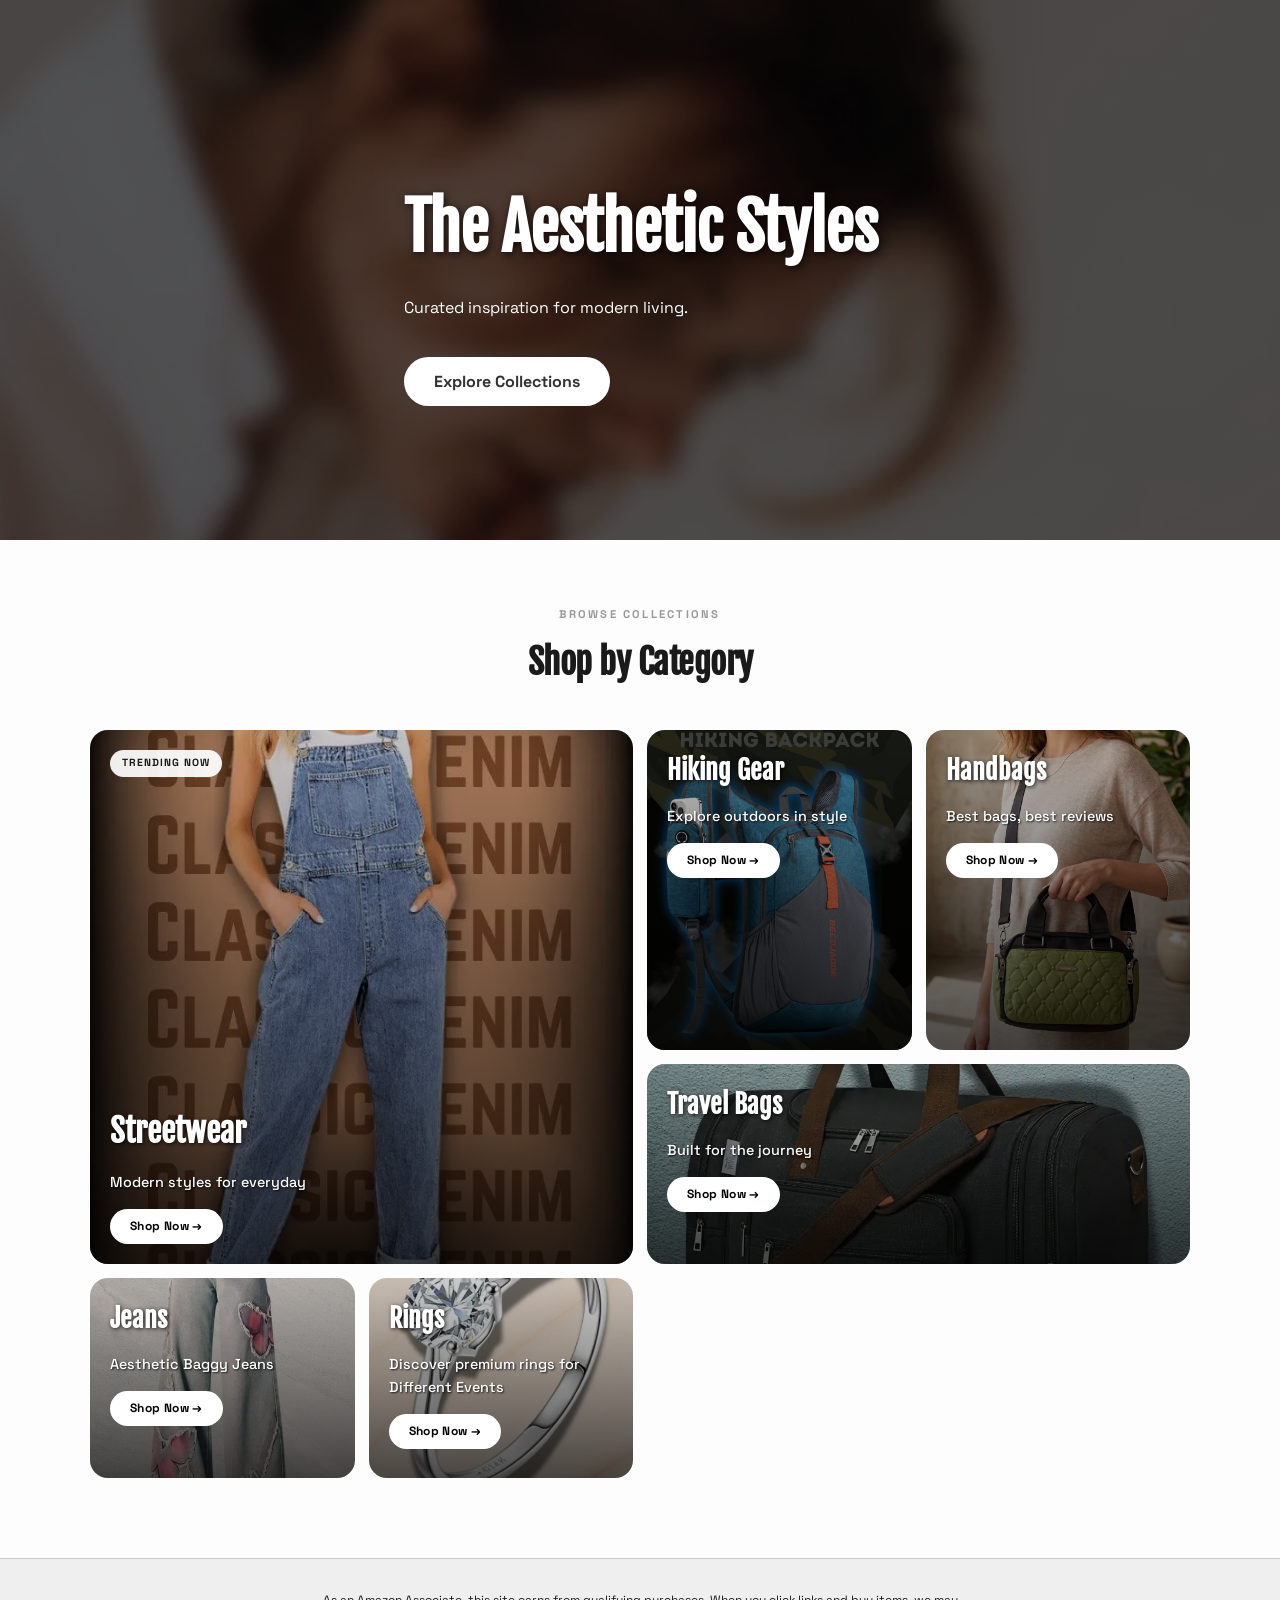
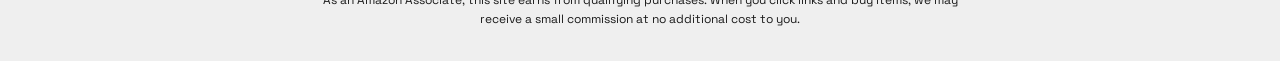
==== commit 47411bd7: "change layout of Homepage" ====
--- a/index.html
+++ b/index.html
@@ -5,7 +5,7 @@
     <meta name="viewport" content="width=device-width, initial-scale=1.0" />
     <link rel="preconnect" href="https://fonts.googleapis.com" />
     <link rel="preconnect" href="https://fonts.gstatic.com" crossorigin />
-    <link rel="preload" as="image" href="Images/banner.webp">
+    <link rel="preload" as="image" href="Images/banner.webp" />
     <link
       href="https://fonts.googleapis.com/css2?family=Alata&family=Fjalla+One&family=Jockey+One&family=Space+Grotesk:wght@300..700&display=swap"
       rel="stylesheet"
@@ -14,7 +14,7 @@
       href="https://fonts.googleapis.com/css2?family=Patrick+Hand+SC&display=swap"
       rel="stylesheet"
     />
-
+    <link rel="icon" type="image/x-icon" href="Images/logo.png" />
     <link rel="stylesheet" href="style.css" />
     <title>The Aesthetic Styles</title>
   </head>
@@ -27,39 +27,87 @@
       </div>
     </div>
 
-    <h1 id="shop">Categories</h1>
-
-    <div class="grid">
-      <div class="card streetware-bg">
-        <h3>Streetwear</h3>
-        <p>Modern styles for your everyday look.</p>
-        <a href="streetware and onepiece outfit/streetwareoutfits.html">Shop Streetwear →</a>
+    <section class="categories-section" id="shop">
+      <div class="categories-header">
+        <span class="categories-label">Browse Collections</span>
+        <h2 class="categories-title">Shop by Category</h2>
       </div>
 
-      <div class="card hiking-bg">
-        <h3>Hiking Gear</h3>
-        <p>Explore the great outdoors in style.</p>
-        <a href="Outdoor/outdoor.html">Shop Hiking →</a>
+      <div class="categories-grid">
+        <a
+          href="streetware and onepiece outfit/streetwareoutfits.html"
+          class="cat-card cat-large streetware-bg"
+        >
+          <div class="cat-overlay"></div>
+          <div class="cat-content">
+            <span class="cat-tag">Trending Now</span>
+            <div class="cat-bottom">
+              <h3>Streetwear</h3>
+              <p>Modern styles for everyday</p>
+              <span class="cat-cta">Shop Now →</span>
+            </div>
+          </div>
+        </a>
+
+        <a href="Outdoor/outdoor.html" class="cat-card hiking-bg">
+          <div class="cat-overlay"></div>
+          <div class="cat-content">
+            <div class="cat-bottom">
+              <h3>Hiking Gear</h3>
+              <p>Explore outdoors in style</p>
+              <span class="cat-cta">Shop Now →</span>
+            </div>
+          </div>
+        </a>
+
+        <a href="handbags/handbags.html" class="cat-card handbag-bg">
+          <div class="cat-overlay"></div>
+          <div class="cat-content">
+            <div class="cat-bottom">
+              <h3>Handbags</h3>
+              <p>Best bags, best reviews</p>
+              <span class="cat-cta">Shop Now →</span>
+            </div>
+          </div>
+        </a>
+
+        <a
+          href="travel bags/travelbags.html"
+          class="cat-card cat-wide travelbag-bg"
+        >
+          <div class="cat-overlay"></div>
+          <div class="cat-content">
+            <div class="cat-bottom">
+              <h3>Travel Bags</h3>
+              <p>Built for the journey</p>
+              <span class="cat-cta">Shop Now →</span>
+            </div>
+          </div>
+        </a>
+
+        <a href="jeans/jeans.html" class="cat-card new-cat-bg jeans-bg">
+          <div class="cat-overlay"></div>
+          <div class="cat-content">
+            <div class="cat-bottom">
+              <h3>Jeans</h3>
+              <p>Aesthetic Baggy Jeans</p>
+              <span class="cat-cta">Shop Now →</span>
+            </div>
+          </div>
+        </a>
+
+        <a href="rings/rings.html" class="cat-card  ring-bg">
+          <div class="cat-overlay"></div>
+          <div class="cat-content">
+            <div class="cat-bottom">
+              <h3>Rings</h3>
+              <p>Discover premium rings for Different Events</p>
+              <span class="cat-cta">Shop Now →</span>
+            </div>
+          </div>
+        </a>
       </div>
-
-      <div class="card handbag-bg">
-        <h3>HandBags</h3>
-        <p>Best Bags with best reviews.</p>
-        <a href="handbags/handbags.html">Shop Handbags →</a>
-      </div>
-
-      <div class="card travelbag-bg">
-        <h3>Travel Bags</h3>
-        <p>Best Bags with best reviews.</p>
-        <a href="travel bags/travelbags.html">Shop Bags →</a>
-      </div>
-
-      <div class="card accessories-bg">
-        <h3>Accessories</h3>
-        <p>The final touch to every outfit.</p>
-        <a href="accessories/accessories.html">Shop Accessories →</a>
-      </div>
-    </div>
+    </section>
     <footer>
       <p>
         As an Amazon Associate, this site earns from qualifying purchases. When
--- a/style.css
+++ b/style.css
@@ -25,67 +25,159 @@
   font-size: 4rem;
   letter-spacing: -1px;
   margin-bottom: 15px;
-  text-shadow: 2px 2px 8px rgba(0,0,0,0.7);
-}
-
-h1 {
+  text-shadow: 2px 2px 8px rgba(0, 0, 0, 0.7);
+}
+
+.categories-section {
+  max-width: 1100px;
+  margin: 0 auto;
+  padding: 60px 20px 80px;
+}
+
+.categories-header {
   text-align: center;
-}
-
-.grid {
+  margin-bottom: 40px;
+}
+
+.categories-label {
+  font-size: 0.7rem;
+  font-weight: 700;
+  letter-spacing: 0.2em;
+  text-transform: uppercase;
+  color: #999;
+}
+
+.categories-title {
+  font-family: "Fjalla One", sans-serif;
+  font-size: 2.2rem;
+  font-weight: 700;
+  margin: 8px 0 0;
+  color: #1a1a1a;
+  letter-spacing: -0.5px;
+}
+
+.categories-grid {
   display: grid;
-  grid-template-columns: repeat(auto-fit, minmax(280px, 1fr));
-  gap: 30px;
-  padding: 40px 20px;
-  max-width: 1000px;
-  margin: 0 auto;
-}
-
-.card {
-  border: 1px solid rgba(255, 255, 255, 0.4);
-  padding: 40px;
-  box-shadow: inset 0 0 0 1px rgba(255, 255, 255, 0.2);
-  background-color: rgba(0, 0, 0, 0.678);
-  border-radius: 20px;
-  transition: all 0.3s ease;
+  grid-template-columns: repeat(4, 1fr);
+  grid-template-rows: 320px 200px 200px;
+  gap: 14px;
+}
+
+.cat-card.cat-large {
+  grid-column: span 2;
+  grid-row: span 2;
+}
+
+.cat-card.cat-wide {
+  grid-column: span 2;
+}
+
+.cat-card {
+  position: relative;
+  border-radius: 18px;
+  overflow: hidden;
+  background-size: cover;
   background-position: center;
-  background-size: cover;
-  aspect-ratio: 1/1;
-  background-blend-mode: overlay;
+  text-decoration: none;
+  display: block;
+  transition: transform 0.35s ease;
+}
+
+.cat-overlay {
+  position: absolute;
+  inset: 0;
+  transition: background 0.35s ease;
+  
+  background: linear-gradient(to bottom, rgba(0,0,0,0.2) 0%, rgba(0,0,0,0.7) 100%);
+}
+
+.cat-card:hover .cat-overlay {
+  background: linear-gradient(
+    to bottom,
+    rgba(0, 0, 0, 0.1) 0%,
+    rgba(0, 0, 0, 0.72) 100%
+  );
+}
+
+.cat-card:hover {
+  transform: scale(1.02);
+}
+
+.cat-content {
+  position: absolute;
+  inset: 0;
+  padding: 20px;
   display: flex;
   flex-direction: column;
-  justify-content: center;
-  color: white;
-}
-
-.card:hover {
-  transform: translateY(-10px);
-  box-shadow: 0 20px 40px rgba(0, 0, 0, 0.1);
-}
-
-.card h3 {
-  font-size: 25px;
-  margin-top: 0;
-  color: white;
-  background-color: rgba(210, 210, 210, 0.61);
-  backdrop-filter: blur(5px);
-  color: black;
-  text-align: center;
-  border-radius: 20px;
-  border: 2px solid rgba(214, 214, 214, 0.59);
-  font-weight: 1000;
-}
-
-.card a {
+  justify-content: space-between;
+}
+
+.cat-tag {
+  align-self: flex-start;
+  background: rgba(255, 255, 255, 0.92);
+  color: #1a1a1a;
+  font-size: 0.65rem;
+  font-weight: 700;
+  letter-spacing: 0.1em;
+  text-transform: uppercase;
+  padding: 5px 12px;
+  border-radius: 50px;
+}
+
+
+.cat-bottom h3 {
+  font-family: "Fjalla One", sans-serif;
+  font-size: 1.6rem; 
+  color: #ffffff;
+  text-shadow: 1px 1px 4px rgba(0,0,0,0.8); 
+  margin: 0 0 8px;
+}
+
+.cat-large .cat-bottom h3 {
+  font-size: 2rem;
+}
+
+.cat-bottom p {
+  color: #ffffff; 
+  font-weight: 500;
+  font-size: 0.9rem;
+  text-shadow: 1px 1px 2px rgba(0,0,0,0.8);
+}
+
+.cat-cta {
   display: inline-block;
-  margin-top: 15px;
-  padding: 10px 20px;
-  background-color: #333;
+  background: #ffffff;
+  color: #000000;
+  font-weight: 700; 
+  padding: 8px 20px;
+  font-size: 0.75rem;
+  border-radius: 50px;
+  letter-spacing: 0.03em;
+  transition:
+    background 0.2s ease,
+    color 0.2s ease;
+}
+
+.cat-card:hover .cat-cta {
+  background: #1a1a1a;
   color: #fff;
-  text-decoration: none;
-  border-radius: 8px;
-  align-self: center;
-  border: 2px solid wheat;
+}
+
+@media (max-width: 768px) {
+  .categories-grid {
+    grid-template-columns: repeat(2, 1fr);
+    grid-template-rows: auto;
+  }
+  .cat-card.cat-large,
+  .cat-card.cat-wide {
+    grid-column: span 2;
+  }
+  .cat-card {
+    min-height: 200px;
+  }
+  .cat-card.cat-large {
+    min-height: 260px;
+  }
 }
 
 .streetware-bg {
@@ -94,15 +186,17 @@
 .hiking-bg {
   background-image: url("Images/backpack.webp");
 }
-.accessories-bg {
-  background-image: url("Images/watch.webp");
+.ring-bg {
+  background-image: url("Images/diamondring.webp");
 }
 .handbag-bg {
   background-image: url(Images/Bag32.webp);
 }
-
 .travelbag-bg {
   background-image: url(Images/dbag.webp);
+}
+.jeans-bg {
+  background-image: url(Images/butterflyjeans.webp);
 }
 .cta-button {
   background-color: white;
@@ -115,15 +209,14 @@
   margin-top: 20px;
 }
 
-
 @media screen and (max-width: 768px) {
   .hero-content {
-  text-align: center;
-  display: flex;
-  flex-direction: column;
-  align-items: center;       
-  justify-content: center;   
-}
+    text-align: center;
+    display: flex;
+    flex-direction: column;
+    align-items: center;
+    justify-content: center;
+  }
   .hero-content p {
     text-align: center;
   }
@@ -145,4 +238,4 @@
   max-width: 42rem;
   margin: 0 auto;
   line-height: 1.6;
-}+}
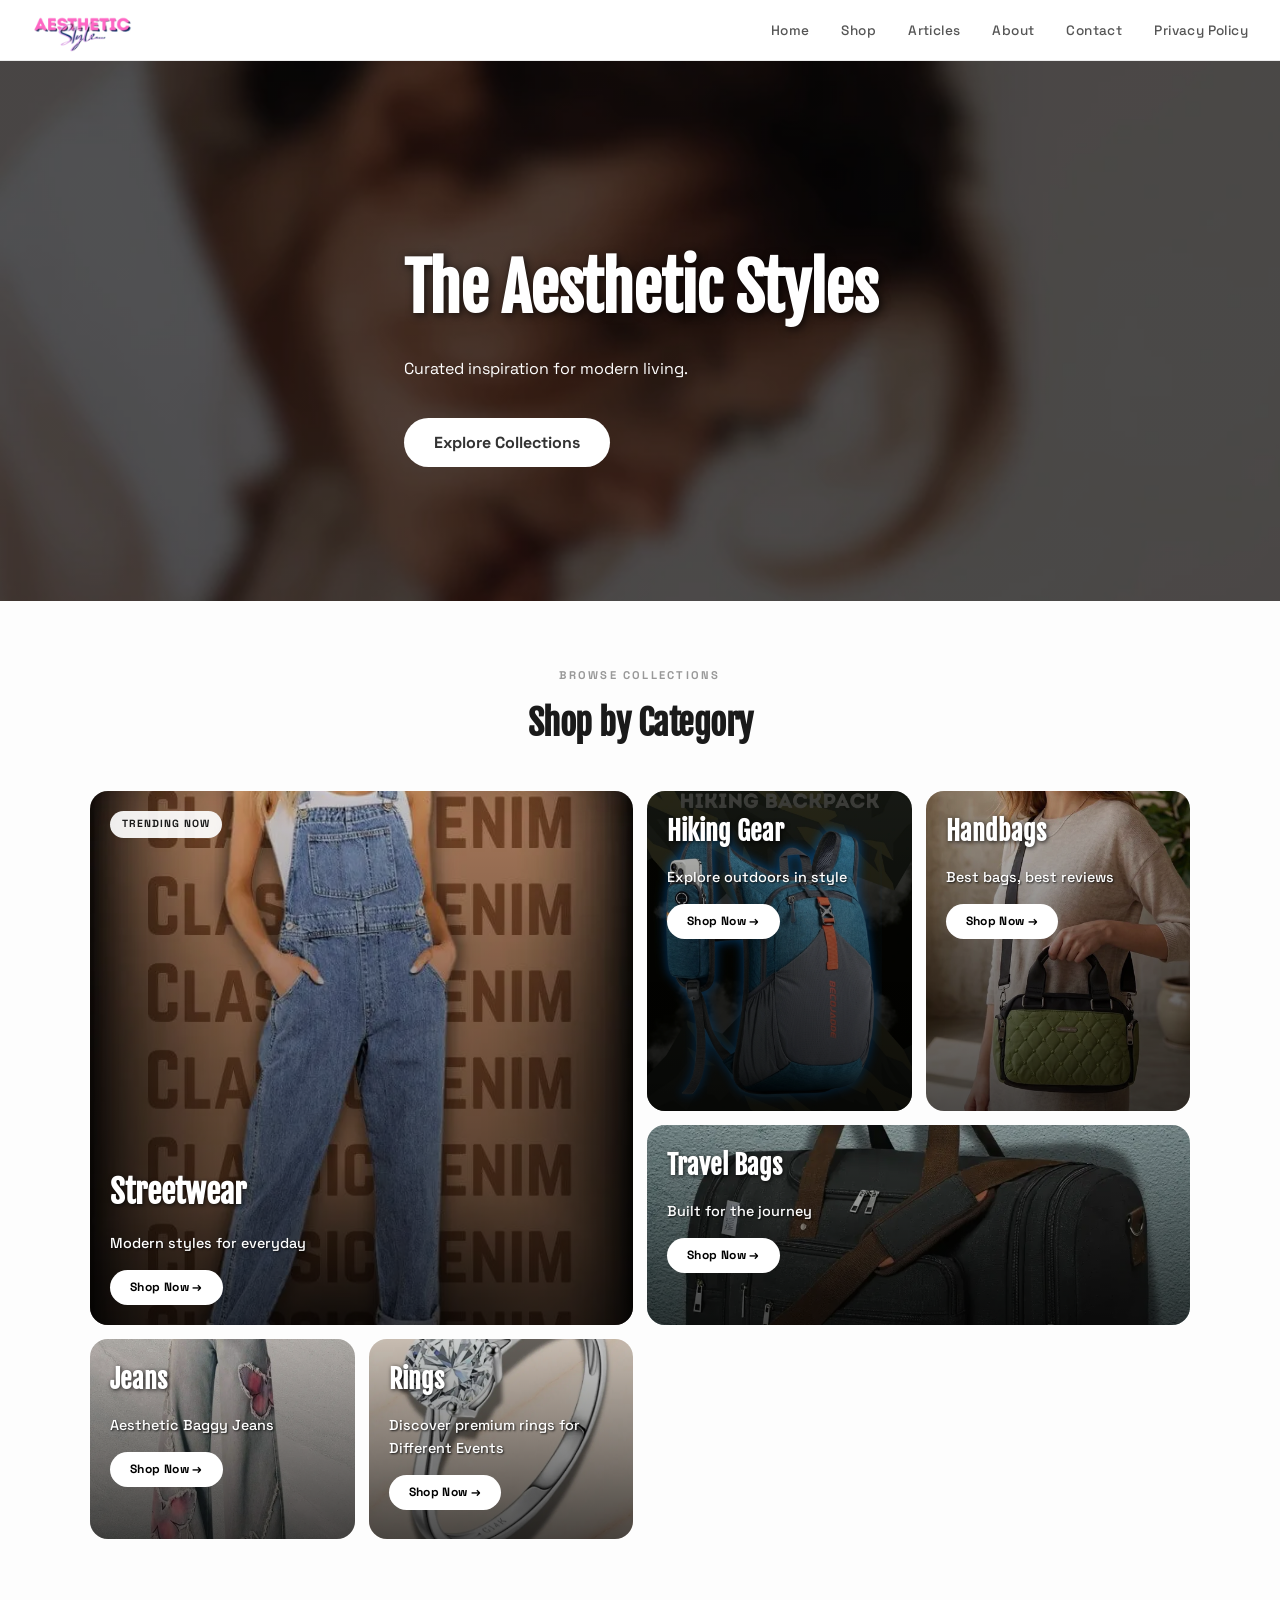
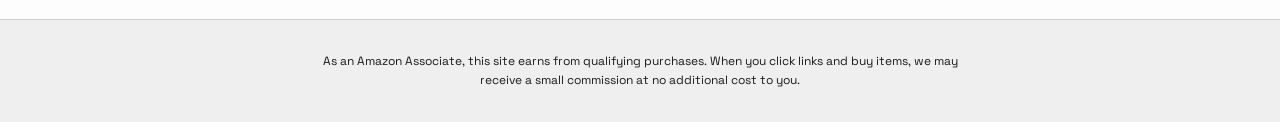
==== commit c6be90b6: "Add Privacy Policy Page" ====
--- a/index.html
+++ b/index.html
@@ -3,6 +3,7 @@
   <head>
     <meta charset="UTF-8" />
     <meta name="viewport" content="width=device-width, initial-scale=1.0" />
+    <meta name="description" content="The Aesthetic Styles — curated fashion picks for streetwear, handbags, hiking gear, travel bags and accessories. All sourced from Amazon." />
     <link rel="preconnect" href="https://fonts.googleapis.com" />
     <link rel="preconnect" href="https://fonts.gstatic.com" crossorigin />
     <link rel="preload" as="image" href="Images/banner.webp" />
@@ -18,7 +19,26 @@
     <link rel="stylesheet" href="style.css" />
     <title>The Aesthetic Styles</title>
   </head>
+
   <body>
+
+    <nav class="navbar">
+      <a href="/" class="nav-logo">
+        <img src="/Images/logo.png" alt="The Aesthetic Styles" />
+      </a>
+      <button class="nav-toggle" onclick="this.nextElementSibling.classList.toggle('open')" aria-label="Toggle menu">&#9776;</button>
+      <ul class="nav-links">
+        <li><a href="/">Home</a></li>
+        <li><a href="#shop">Shop</a></li>
+        <li><a href="/Article section/articlesindex.html">Articles</a></li>
+        <li><a href="/About Page/about.html">About</a></li>
+        <li><a href="/contact page/contact.html">Contact</a></li>
+        <li><a href="/Privacy Policy/privacy-policy.html">Privacy Policy</a></li>
+
+      </ul>
+    </nav>
+
+
     <div class="hero">
       <div class="hero-content">
         <h1>The Aesthetic Styles</h1>
@@ -96,7 +116,7 @@
           </div>
         </a>
 
-        <a href="rings/rings.html" class="cat-card  ring-bg">
+        <a href="rings/rings.html" class="cat-card ring-bg">
           <div class="cat-overlay"></div>
           <div class="cat-content">
             <div class="cat-bottom">
--- a/style.css
+++ b/style.css
@@ -5,6 +5,94 @@
   padding: 0;
   color: #1a1a1a;
   background-color: #fdfdfd;
+}
+
+.navbar {
+  position: sticky;
+  top: 0;
+  z-index: 100;
+  background: rgba(255, 255, 255, 0.95);
+  backdrop-filter: blur(50px);
+  border-bottom: 1px solid #ebebeb;
+  display: flex;
+  align-items: center;
+  justify-content: space-between;
+  padding: 0 32px;
+  height: 60px;
+}
+
+.nav-logo {
+  font-family: "Fjalla One", sans-serif;
+  font-size: 1.1rem;
+  color: #1a1a1a;
+  text-decoration: none;
+  letter-spacing: 0.3px;
+}
+
+.nav-logo img {
+  height: 60px;
+  width: auto;
+  display: block;
+  object-fit: contain;
+}
+
+.nav-links {
+  list-style: none;
+  margin: 0;
+  padding: 0;
+  display: flex;
+  gap: 32px;
+}
+
+.nav-links a {
+  text-decoration: none;
+  color: #555;
+  font-size: 0.85rem;
+  font-weight: 500;
+  letter-spacing: 0.03em;
+  transition: color 0.2s ease;
+}
+
+.nav-links a:hover {
+  color: #1a1a1a;
+}
+
+.nav-toggle {
+  display: none;
+  background: none;
+  border: none;
+  font-size: 1.4rem;
+  cursor: pointer;
+  color: #1a1a1a;
+  padding: 4px 8px;
+}
+
+@media (max-width: 768px) {
+  .navbar {
+    padding: 0 20px;
+    flex-wrap: wrap;
+    height: auto;
+    min-height: 56px;
+  }
+  .nav-toggle {
+    display: block;
+  }
+  .nav-links {
+    display: none;
+    width: 100%;
+    flex-direction: column;
+    gap: 0;
+    padding: 8px 0 16px;
+  }
+  .nav-links.open {
+    display: flex;
+  }
+  .nav-links li a {
+    display: block;
+    padding: 10px 4px;
+    border-bottom: 1px solid #f0f0f0;
+    font-size: 0.95rem;
+  }
 }
 
 .hero {
@@ -238,4 +326,4 @@
   max-width: 42rem;
   margin: 0 auto;
   line-height: 1.6;
-}
+}
